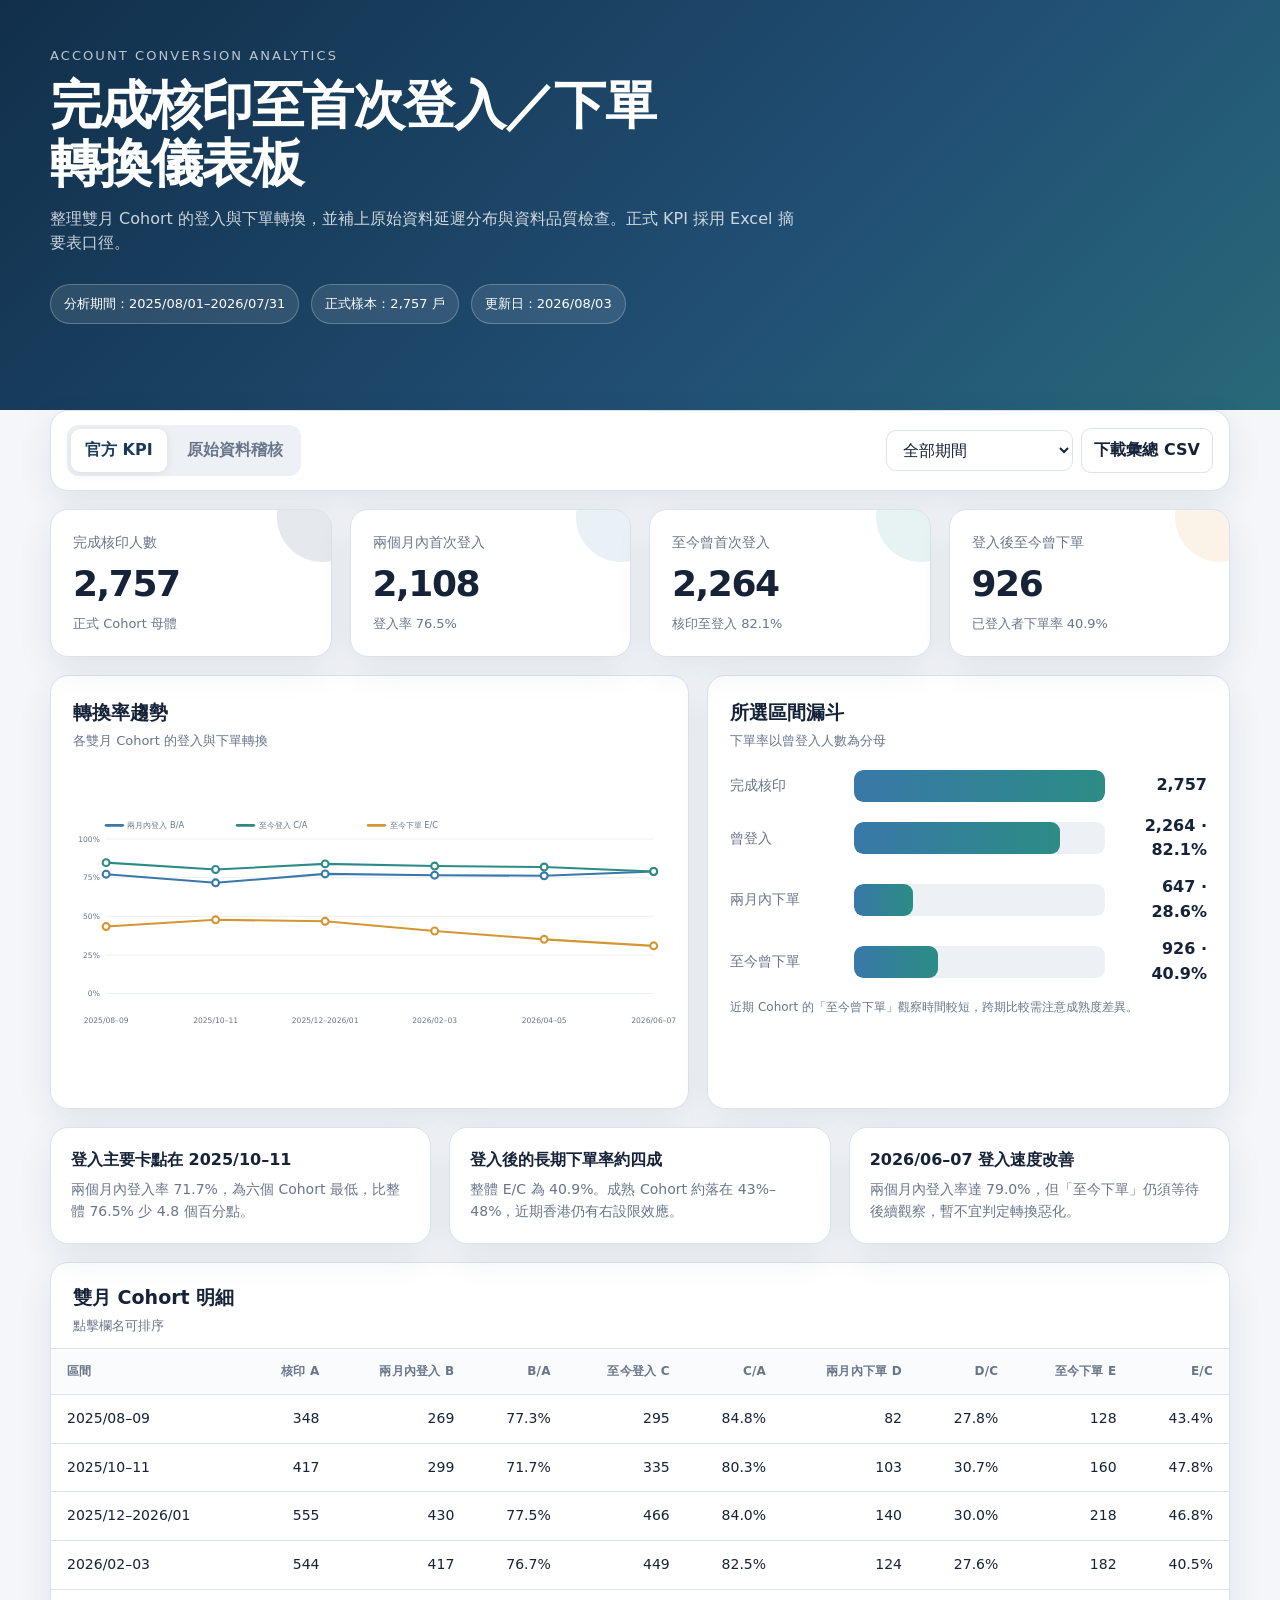
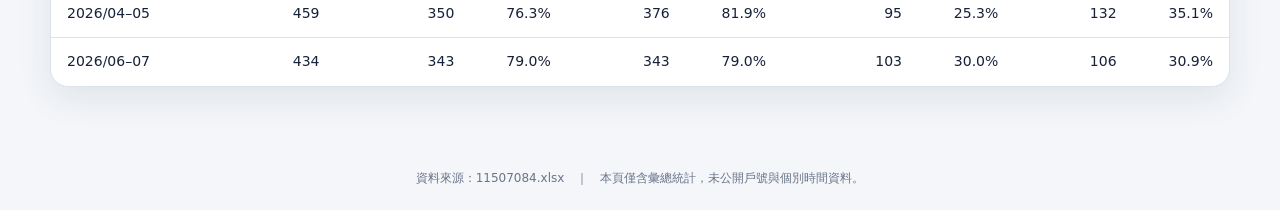
==== account-conversion-dashboard/index.html @ 26ea44a7 "Add account conversion dashboard" ====
<!doctype html>
<html lang="zh-Hant">
<head>
  <meta charset="utf-8">
  <meta name="viewport" content="width=device-width,initial-scale=1">
  <title>核印至登入／下單轉換儀表板</title>
  <meta name="description" content="完成核印至首次登入與首次下單的互動式轉換分析">
  <style>
    :root{
      --bg:#f4f6f9;--panel:#fff;--ink:#162238;--muted:#69758a;--line:#dce2ea;
      --navy:#183b5b;--blue:#3978a8;--teal:#2c8c85;--gold:#d49632;--red:#bd5b59;
      --shadow:0 12px 35px rgba(24,59,91,.09);--radius:18px;
    }
    *{box-sizing:border-box}
    html{scroll-behavior:smooth}
    body{margin:0;background:var(--bg);color:var(--ink);font-family:Inter,"Noto Sans TC","PingFang TC","Microsoft JhengHei",system-ui,sans-serif;line-height:1.55}
    button,select{font:inherit}
    .topbar{background:linear-gradient(135deg,#112f4a,#214f74 62%,#286978);color:white;padding:46px 0 86px}
    .wrap{width:min(1180px,calc(100% - 32px));margin:auto}
    .eyebrow{font-size:13px;letter-spacing:.16em;text-transform:uppercase;opacity:.72;margin-bottom:10px}
    h1{font-size:clamp(30px,5vw,52px);line-height:1.12;margin:0 0 14px;letter-spacing:-.03em}
    .subtitle{max-width:750px;margin:0;color:rgba(255,255,255,.78);font-size:16px}
    .scopebar{display:flex;gap:12px;flex-wrap:wrap;margin-top:28px;align-items:center}
    .pill{border:1px solid rgba(255,255,255,.24);background:rgba(255,255,255,.10);padding:9px 13px;border-radius:999px;font-size:13px}
    main{margin-top:-54px;padding-bottom:60px}
    .toolbar{display:flex;align-items:center;justify-content:space-between;gap:16px;background:var(--panel);border:1px solid var(--line);box-shadow:var(--shadow);border-radius:var(--radius);padding:14px 16px;margin-bottom:18px}
    .tabs{display:flex;gap:6px;background:#edf1f5;border-radius:12px;padding:4px}
    .tab{border:0;background:transparent;color:var(--muted);padding:9px 14px;border-radius:9px;cursor:pointer;font-weight:700}
    .tab.active{background:white;color:var(--navy);box-shadow:0 2px 10px rgba(24,59,91,.09)}
    .actions{display:flex;gap:8px;align-items:center;flex-wrap:wrap}
    select,.btn{border:1px solid var(--line);background:white;color:var(--ink);padding:9px 12px;border-radius:10px}
    .btn{cursor:pointer;font-weight:700}
    .btn:hover{border-color:#9eabb9}
    .grid{display:grid;gap:18px}
    .kpis{grid-template-columns:repeat(4,1fr)}
    .card{background:var(--panel);border:1px solid var(--line);border-radius:var(--radius);box-shadow:var(--shadow)}
    .kpi{padding:22px;min-height:145px;position:relative;overflow:hidden}
    .kpi:after{content:"";position:absolute;width:90px;height:90px;border-radius:50%;right:-36px;top:-38px;background:var(--tone,#3978a8);opacity:.11}
    .kpi-label{font-size:14px;color:var(--muted);margin-bottom:12px}
    .kpi-value{font-size:36px;font-weight:800;letter-spacing:-.04em;line-height:1}
    .kpi-note{font-size:13px;color:var(--muted);margin-top:12px}
    .two{grid-template-columns:1.1fr .9fr;margin-top:18px}
    .panel{padding:22px}
    .panel-head{display:flex;align-items:flex-start;justify-content:space-between;gap:16px;margin-bottom:14px}
    .panel h2{font-size:19px;margin:0}
    .panel-desc{font-size:13px;color:var(--muted);margin-top:4px}
    .chartbox{height:320px}.chartbox svg{width:100%;height:100%;display:block;overflow:visible}
    .chartbox.small{height:270px}
    .funnel{display:grid;gap:12px;margin-top:18px}
    .funnel-row{display:grid;grid-template-columns:112px 1fr 90px;gap:12px;align-items:center}
    .funnel-label{font-size:14px;color:var(--muted)}
    .track{height:32px;background:#edf1f5;border-radius:9px;overflow:hidden}
    .fill{height:100%;width:0;border-radius:9px;background:linear-gradient(90deg,var(--blue),var(--teal));transition:width .45s ease}
    .funnel-num{text-align:right;font-weight:800}
    .insights{margin-top:18px;grid-template-columns:repeat(3,1fr)}
    .insight{padding:20px}
    .insight strong{display:block;font-size:16px;margin-bottom:7px}
    .insight p{margin:0;color:var(--muted);font-size:14px}
    .table-card{margin-top:18px;overflow:hidden}
    .table-head{padding:20px 22px 12px;display:flex;justify-content:space-between;align-items:center;gap:12px}
    .table-scroll{overflow:auto}
    table{width:100%;border-collapse:collapse;min-width:900px}
    th,td{padding:13px 16px;border-top:1px solid var(--line);text-align:right;font-size:14px;white-space:nowrap}
    th{color:var(--muted);font-size:12px;letter-spacing:.02em;background:#fafbfc;cursor:pointer;user-select:none}
    th:first-child,td:first-child{text-align:left}
    tbody tr:hover{background:#f8fafc}
    .audit{display:none}
    .audit.active,.overview.active{display:block}
    .overview{display:none}
    .audit-kpis{grid-template-columns:repeat(4,1fr)}
    .audit .two{grid-template-columns:1fr 1fr}
    .warning{margin-top:18px;padding:18px 20px;border-radius:14px;border:1px solid #edcf9e;background:#fff9ef;color:#765419}
    .warning strong{display:block;margin-bottom:5px}
    .quality-list{display:grid;gap:10px;margin-top:10px}
    .quality-item{display:flex;justify-content:space-between;gap:18px;padding:11px 0;border-bottom:1px dashed var(--line)}
    .quality-item:last-child{border:0}
    .quality-item span:last-child{font-weight:800}
    .footnote{font-size:12px;color:var(--muted);margin-top:12px}
    footer{color:var(--muted);font-size:12px;text-align:center;padding:22px}
    @media(max-width:900px){
      .kpis,.audit-kpis{grid-template-columns:repeat(2,1fr)}
      .two,.audit .two,.insights{grid-template-columns:1fr}
      .toolbar{align-items:flex-start;flex-direction:column}
      .actions{width:100%}
      select{flex:1}
    }
    @media(max-width:560px){
      .topbar{padding-top:34px}
      .kpis,.audit-kpis{grid-template-columns:1fr}
      .kpi{min-height:122px}
      .funnel-row{grid-template-columns:88px 1fr 72px}
      .chartbox{height:280px}
      .tabs{width:100%}.tab{flex:1}
    }
  </style>
</head>
<body>
<header class="topbar">
  <div class="wrap">
    <div class="eyebrow">ACCOUNT CONVERSION ANALYTICS</div>
    <h1>完成核印至首次登入／下單<br>轉換儀表板</h1>
    <p class="subtitle">整理雙月 Cohort 的登入與下單轉換，並補上原始資料延遲分布與資料品質檢查。正式 KPI 採用 Excel 摘要表口徑。</p>
    <div class="scopebar">
      <span class="pill">分析期間：2025/08/01–2026/07/31</span>
      <span class="pill">正式樣本：2,757 戶</span>
      <span class="pill">更新日：2026/08/03</span>
    </div>
  </div>
</header>

<main class="wrap">
  <div class="toolbar">
    <div class="tabs">
      <button class="tab active" data-target="overview">官方 KPI</button>
      <button class="tab" data-target="audit">原始資料稽核</button>
    </div>
    <div class="actions">
      <select id="periodSelect" aria-label="選擇分析區間"></select>
      <button class="btn" id="downloadCsv">下載彙總 CSV</button>
    </div>
  </div>

  <section class="overview active" id="overview">
    <div class="grid kpis">
      <article class="card kpi" style="--tone:#183b5b"><div class="kpi-label">完成核印人數</div><div class="kpi-value" id="kpiA">–</div><div class="kpi-note" id="kpiANote">正式 Cohort 母體</div></article>
      <article class="card kpi" style="--tone:#3978a8"><div class="kpi-label">兩個月內首次登入</div><div class="kpi-value" id="kpiB">–</div><div class="kpi-note" id="kpiBNote">–</div></article>
      <article class="card kpi" style="--tone:#2c8c85"><div class="kpi-label">至今曾首次登入</div><div class="kpi-value" id="kpiC">–</div><div class="kpi-note" id="kpiCNote">–</div></article>
      <article class="card kpi" style="--tone:#d49632"><div class="kpi-label">登入後至今曾下單</div><div class="kpi-value" id="kpiE">–</div><div class="kpi-note" id="kpiENote">–</div></article>
    </div>

    <div class="grid two">
      <article class="card panel">
        <div class="panel-head"><div><h2>轉換率趨勢</h2><div class="panel-desc">各雙月 Cohort 的登入與下單轉換</div></div></div>
        <div class="chartbox" id="rateChart"></div>
      </article>
      <article class="card panel">
        <div class="panel-head"><div><h2>所選區間漏斗</h2><div class="panel-desc">下單率以曾登入人數為分母</div></div></div>
        <div class="funnel">
          <div class="funnel-row"><span class="funnel-label">完成核印</span><div class="track"><div class="fill" id="fA"></div></div><span class="funnel-num" id="fAText"></span></div>
          <div class="funnel-row"><span class="funnel-label">曾登入</span><div class="track"><div class="fill" id="fC"></div></div><span class="funnel-num" id="fCText"></span></div>
          <div class="funnel-row"><span class="funnel-label">兩月內下單</span><div class="track"><div class="fill" id="fD"></div></div><span class="funnel-num" id="fDText"></span></div>
          <div class="funnel-row"><span class="funnel-label">至今曾下單</span><div class="track"><div class="fill" id="fE"></div></div><span class="funnel-num" id="fEText"></span></div>
        </div>
        <p class="footnote">近期 Cohort 的「至今曾下單」觀察時間較短，跨期比較需注意成熟度差異。</p>
      </article>
    </div>

    <div class="grid insights">
      <article class="card insight"><strong>登入主要卡點在 2025/10–11</strong><p>兩個月內登入率 71.7%，為六個 Cohort 最低，比整體 76.5% 少 4.8 個百分點。</p></article>
      <article class="card insight"><strong>登入後的長期下單率約四成</strong><p>整體 E/C 為 40.9%。成熟 Cohort 約落在 43%–48%，近期香港仍有右設限效應。</p></article>
      <article class="card insight"><strong>2026/06–07 登入速度改善</strong><p>兩個月內登入率達 79.0%，但「至今下單」仍須等待後續觀察，暫不宜判定轉換惡化。</p></article>
    </div>

    <article class="card table-card">
      <div class="table-head"><div><h2 style="margin:0;font-size:19px">雙月 Cohort 明細</h2><div class="panel-desc">點擊欄名可排序</div></div></div>
      <div class="table-scroll">
        <table id="cohortTable">
          <thead><tr>
            <th data-key="period">區間</th><th data-key="A">核印 A</th><th data-key="B">兩月內登入 B</th><th data-key="B_rate">B/A</th>
            <th data-key="C">至今登入 C</th><th data-key="C_rate">C/A</th><th data-key="D">兩月內下單 D</th><th data-key="D_rate_C">D/C</th>
            <th data-key="E">至今下單 E</th><th data-key="E_rate_C">E/C</th>
          </tr></thead><tbody></tbody>
        </table>
      </div>
    </article>
  </section>

  <section class="audit" id="audit">
    <div class="grid audit-kpis">
      <article class="card kpi" style="--tone:#183b5b"><div class="kpi-label">原始資料筆數</div><div class="kpi-value" id="rawRows">–</div><div class="kpi-note">含 2025/06–07 的 184 筆前期資料</div></article>
      <article class="card kpi" style="--tone:#2c8c85"><div class="kpi-label">登入中位時間</div><div class="kpi-value" id="loginMedian">–</div><div class="kpi-note">核印至登入，排除負值</div></article>
      <article class="card kpi" style="--tone:#d49632"><div class="kpi-label">下單中位時間</div><div class="kpi-value" id="orderMedian">–</div><div class="kpi-note">核印至首次申購</div></article>
      <article class="card kpi" style="--tone:#bd5b59"><div class="kpi-label">異常時序筆數</div><div class="kpi-value" id="anomalyCount">–</div><div class="kpi-note">登入早於核印＋下單早於登入</div></article>
    </div>

    <div class="grid two">
      <article class="card panel">
        <div class="panel-head"><div><h2>核印至首次登入時間</h2><div class="panel-desc">72.4% 的有效登入發生在 3 日內</div></div></div>
        <div class="chartbox small" id="loginDelayChart"></div>
      </article>
      <article class="card panel">
        <div class="panel-head"><div><h2>核印至首次下單時間</h2><div class="panel-desc">中位數 14 日，約半數在兩週內完成</div></div></div>
        <div class="chartbox small" id="orderDelayChart"></div>
      </article>
    </div>

    <div class="grid two">
      <article class="card panel">
        <div class="panel-head"><div><h2>原始月度轉換</h2><div class="panel-desc">直接依 row-level 時間欄位重算，僅供趨勢稽核</div></div></div>
        <div class="chartbox" id="monthlyChart"></div>
      </article>
      <article class="card panel">
        <div class="panel-head"><div><h2>資料品質檢查</h2><div class="panel-desc">不公開戶號，僅呈現異常數量</div></div></div>
        <div class="quality-list">
          <div class="quality-item"><span>重複戶號</span><span id="qDup"></span></div>
          <div class="quality-item"><span>登入早於核印</span><span id="qLoginBefore"></span></div>
          <div class="quality-item"><span>下單早於登入</span><span id="qOrderBefore"></span></div>
          <div class="quality-item"><span>有下單、無登入紀錄</span><span id="qNoLogin"></span></div>
          <div class="quality-item"><span>摘要 C 與原始登入差異</span><span id="qLoginDiff"></span></div>
          <div class="quality-item"><span>摘要 E 與原始下單差異</span><span id="qOrderDiff"></span></div>
        </div>
      </article>
    </div>

    <div class="warning">
      <strong>口徑提醒</strong>
      摘要表的 C、E 與原始欄位「是否有時間」直接重算結果不完全一致，代表正式報表可能另含截止日、有效交易或帳戶狀態規則。網頁的主 KPI 保留摘要表數字，原始重算只用於稽核與找問題。
    </div>
  </section>
</main>
<footer>資料來源：11507084.xlsx　｜　本頁僅含彙總統計，未公開戶號與個別時間資料。</footer>

<script>
const DATA = {"official":[{"period":"2025/08–09","start":"2025-08-01","end":"2025-09-30","A":348,"B":269,"B_rate":0.7729885057471264,"C":295,"C_rate":0.8477011494252874,"D":82,"D_rate_C":0.27796610169491526,"E":128,"E_rate_C":0.43389830508474575},{"period":"2025/10–11","start":"2025-10-01","end":"2025-11-30","A":417,"B":299,"B_rate":0.7170263788968825,"C":335,"C_rate":0.8033573141486811,"D":103,"D_rate_C":0.3074626865671642,"E":160,"E_rate_C":0.47761194029850745},{"period":"2025/12–2026/01","start":"2025-12-01","end":"2026-01-31","A":555,"B":430,"B_rate":0.7747747747747747,"C":466,"C_rate":0.8396396396396396,"D":140,"D_rate_C":0.30042918454935624,"E":218,"E_rate_C":0.4678111587982833},{"period":"2026/02–03","start":"2026-02-01","end":"2026-03-31","A":544,"B":417,"B_rate":0.7665441176470589,"C":449,"C_rate":0.8253676470588235,"D":124,"D_rate_C":0.27616926503340755,"E":182,"E_rate_C":0.4053452115812918},{"period":"2026/04–05","start":"2026-04-01","end":"2026-05-31","A":459,"B":350,"B_rate":0.7625272331154684,"C":376,"C_rate":0.8191721132897604,"D":95,"D_rate_C":0.2526595744680851,"E":132,"E_rate_C":0.35106382978723405},{"period":"2026/06–07","start":"2026-06-01","end":"2026-07-31","A":434,"B":343,"B_rate":0.7903225806451613,"C":343,"C_rate":0.7903225806451613,"D":103,"D_rate_C":0.30029154518950435,"E":106,"E_rate_C":0.30903790087463556}],"officialTotals":{"A":2757,"B":2108,"C":2264,"D":647,"E":926},"monthly":[{"period":"2025/08","A":132,"login":116,"login_rate":0.8787878787878788,"order":67,"order_rate":0.5075757575757576,"order_given_login":0.5431034482758621},{"period":"2025/09","A":216,"login":179,"login_rate":0.8287037037037037,"order":81,"order_rate":0.375,"order_given_login":0.41899441340782123},{"period":"2025/10","A":157,"login":129,"login_rate":0.821656050955414,"order":75,"order_rate":0.47770700636942676,"order_given_login":0.5116279069767442},{"period":"2025/11","A":260,"login":206,"login_rate":0.7923076923076923,"order":115,"order_rate":0.4423076923076923,"order_given_login":0.4563106796116505},{"period":"2025/12","A":228,"login":193,"login_rate":0.8464912280701754,"order":110,"order_rate":0.4824561403508772,"order_given_login":0.5284974093264249},{"period":"2026/01","A":327,"login":274,"login_rate":0.8379204892966361,"order":136,"order_rate":0.41590214067278286,"order_given_login":0.45255474452554745},{"period":"2026/02","A":262,"login":219,"login_rate":0.8358778625954199,"order":116,"order_rate":0.44274809160305345,"order_given_login":0.4885844748858447},{"period":"2026/03","A":282,"login":230,"login_rate":0.8156028368794326,"order":91,"order_rate":0.32269503546099293,"order_given_login":0.3739130434782609},{"period":"2026/04","A":209,"login":173,"login_rate":0.8277511961722488,"order":73,"order_rate":0.3492822966507177,"order_given_login":0.3815028901734104},{"period":"2026/05","A":250,"login":203,"login_rate":0.812,"order":77,"order_rate":0.308,"order_given_login":0.3448275862068966},{"period":"2026/06","A":227,"login":191,"login_rate":0.8414096916299559,"order":73,"order_rate":0.32158590308370044,"order_given_login":0.3612565445026178},{"period":"2026/07","A":207,"login":153,"login_rate":0.7391304347826086,"order":35,"order_rate":0.16908212560386474,"order_given_login":0.22875816993464052}],"rawAudit":{"rawRows":2941,"officialScopeRows":2757,"excludedBeforeScope":184,"duplicateAccounts":0,"loginBeforeSeal":3,"orderBeforeLogin":80,"orderWithoutLogin":50,"rawEverLogin":2266,"rawEverOrder":1049,"summaryEverLogin":2264,"summaryEverOrder":926},"delayStats":{"login":{"n":2263,"median":1.3958333333333333,"p75":4.8590277777777775,"p90":10.933888888888887,"mean":6.089958634064909},"order":{"n":1049,"median":14.0,"p75":33.0,"p90":64.0,"mean":27.8093422306959},"afterlogin":{"n":919,"median":11.813194444444445,"p75":27.813541666666666,"p90":56.204305555555564,"mean":24.000195713940272}},"loginBuckets":[{"label":"當日","count":978},{"label":"1–3 日","count":661},{"label":"4–7 日","count":338},{"label":"8–14 日","count":123},{"label":"15–30 日","count":79},{"label":"31–60 日","count":50},{"label":"60 日以上","count":34}],"orderBuckets":[{"label":"0–7 日","count":349},{"label":"8–14 日","count":180},{"label":"15–30 日","count":229},{"label":"31–60 日","count":174},{"label":"61–90 日","count":60},{"label":"91–180 日","count":39},{"label":"180 日以上","count":18}],"meta":{"file":"11507084.xlsx","scope":"2025/08/01–2026/07/31","generated":"2026/08/03","privacy":"本頁僅包含彙總統計，未公開戶號與個別行為時間。"}};
const fmt = new Intl.NumberFormat('zh-TW');
const pc = v => `${(v*100).toFixed(1)}%`;
const n = v => fmt.format(Math.round(v));
let sortKey = 'period', sortAsc = true;

const colors = {navy:'#183b5b',blue:'#3978a8',teal:'#2c8c85',gold:'#d49632',red:'#bd5b59',grid:'#e4e8ee',text:'#69758a'};
const NS='http://www.w3.org/2000/svg';
const el=(tag,attrs={},text='')=>{const x=document.createElementNS(NS,tag);Object.entries(attrs).forEach(([k,v])=>x.setAttribute(k,v));if(text)x.textContent=text;return x};
const svgTitle=(node,text)=>node.appendChild(el('title',{},text));

function populateSelector(){
  const s=document.getElementById('periodSelect');
  s.innerHTML='<option value="all">全部期間</option>'+DATA.official.map((r,i)=>`<option value="${i}">${r.period}</option>`).join('');
  s.addEventListener('change',updateKpis);
}
function selectedRow(){
  const v=document.getElementById('periodSelect').value;
  if(v==='all'){
    const t=DATA.officialTotals;
    return {period:'全部期間',A:t.A,B:t.B,B_rate:t.B/t.A,C:t.C,C_rate:t.C/t.A,D:t.D,D_rate_C:t.D/t.C,E:t.E,E_rate_C:t.E/t.C};
  }
  return DATA.official[Number(v)];
}
function updateKpis(){
  const r=selectedRow();
  document.getElementById('kpiA').textContent=n(r.A);
  document.getElementById('kpiB').textContent=n(r.B);
  document.getElementById('kpiC').textContent=n(r.C);
  document.getElementById('kpiE').textContent=n(r.E);
  document.getElementById('kpiBNote').textContent=`登入率 ${pc(r.B_rate)}`;
  document.getElementById('kpiCNote').textContent=`核印至登入 ${pc(r.C_rate)}`;
  document.getElementById('kpiENote').textContent=`已登入者下單率 ${pc(r.E_rate_C)}`;
  const width=v=>`${Math.max(3,Math.min(100,v*100))}%`;
  fA.style.width='100%'; fC.style.width=width(r.C/r.A); fD.style.width=width(r.D/r.A); fE.style.width=width(r.E/r.A);
  fAText.textContent=n(r.A); fCText.textContent=`${n(r.C)} · ${pc(r.C/r.A)}`; fDText.textContent=`${n(r.D)} · ${pc(r.D/r.C)}`; fEText.textContent=`${n(r.E)} · ${pc(r.E/r.C)}`;
}
function lineChart(containerId,labels,series,yMax=100){
  const box=document.getElementById(containerId);box.innerHTML='';
  const W=860,H=320,m={l:48,r:18,t:34,b:62},iw=W-m.l-m.r,ih=H-m.t-m.b;
  const svg=el('svg',{viewBox:`0 0 ${W} ${H}`,role:'img','aria-label':'趨勢圖'});
  for(let i=0;i<=4;i++){
    const val=yMax*i/4,y=m.t+ih-(val/yMax)*ih;
    svg.appendChild(el('line',{x1:m.l,y1:y,x2:W-m.r,y2:y,stroke:colors.grid,'stroke-width':1}));
    svg.appendChild(el('text',{x:m.l-9,y:y+4,'text-anchor':'end','font-size':11,fill:colors.text},`${Math.round(val)}%`));
  }
  labels.forEach((lab,i)=>{
    const x=m.l+(labels.length===1?iw/2:i*iw/(labels.length-1));
    svg.appendChild(el('text',{x,y:H-20,'text-anchor':'middle','font-size':11,fill:colors.text},lab));
  });
  series.forEach((ser,si)=>{
    const pts=ser.data.map((v,i)=>[m.l+(labels.length===1?iw/2:i*iw/(labels.length-1)),m.t+ih-(v/yMax)*ih]);
    svg.appendChild(el('polyline',{points:pts.map(p=>p.join(',')).join(' '),fill:'none',stroke:ser.color,'stroke-width':3,'stroke-linejoin':'round','stroke-linecap':'round'}));
    pts.forEach((p,i)=>{
      const c=el('circle',{cx:p[0],cy:p[1],r:5,fill:'#fff',stroke:ser.color,'stroke-width':3});
      svgTitle(c,`${labels[i]}｜${ser.label}：${ser.data[i].toFixed(1)}%`);svg.appendChild(c);
    });
    const lx=m.l+si*190;
    svg.appendChild(el('line',{x1:lx,y1:14,x2:lx+24,y2:14,stroke:ser.color,'stroke-width':4,'stroke-linecap':'round'}));
    svg.appendChild(el('text',{x:lx+31,y:18,'font-size':12,fill:colors.text},ser.label));
  });
  box.appendChild(svg);
}
function barChart(containerId,labels,values,color){
  const box=document.getElementById(containerId);box.innerHTML='';
  const W=760,H=270,m={l:48,r:14,t:18,b:58},iw=W-m.l-m.r,ih=H-m.t-m.b,max=Math.max(...values)*1.12;
  const svg=el('svg',{viewBox:`0 0 ${W} ${H}`,role:'img','aria-label':'分布長條圖'});
  for(let i=0;i<=4;i++){
    const val=max*i/4,y=m.t+ih-(val/max)*ih;
    svg.appendChild(el('line',{x1:m.l,y1:y,x2:W-m.r,y2:y,stroke:colors.grid,'stroke-width':1}));
    svg.appendChild(el('text',{x:m.l-9,y:y+4,'text-anchor':'end','font-size':11,fill:colors.text},Math.round(val)));
  }
  const gap=10,bw=(iw-gap*(labels.length-1))/labels.length;
  labels.forEach((lab,i)=>{
    const h=(values[i]/max)*ih,x=m.l+i*(bw+gap),y=m.t+ih-h;
    const r=el('rect',{x,y,width:bw,height:h,rx:7,fill:color});
    svgTitle(r,`${lab}：${values[i]} 戶`);svg.appendChild(r);
    svg.appendChild(el('text',{x:x+bw/2,y:H-22,'text-anchor':'middle','font-size':11,fill:colors.text},lab));
  });
  box.appendChild(svg);
}
function buildCharts(){
  lineChart('rateChart',DATA.official.map(r=>r.period),[
    {label:'兩月內登入 B/A',data:DATA.official.map(r=>r.B_rate*100),color:colors.blue},
    {label:'至今登入 C/A',data:DATA.official.map(r=>r.C_rate*100),color:colors.teal},
    {label:'至今下單 E/C',data:DATA.official.map(r=>r.E_rate_C*100),color:colors.gold}
  ]);
  barChart('loginDelayChart',DATA.loginBuckets.map(x=>x.label),DATA.loginBuckets.map(x=>x.count),colors.blue);
  barChart('orderDelayChart',DATA.orderBuckets.map(x=>x.label),DATA.orderBuckets.map(x=>x.count),colors.gold);
  lineChart('monthlyChart',DATA.monthly.map(x=>x.period),[
    {label:'原始登入率',data:DATA.monthly.map(x=>x.login_rate*100),color:colors.teal},
    {label:'原始下單率',data:DATA.monthly.map(x=>x.order_rate*100),color:colors.gold}
  ]);
}
function renderTable(){
  const rows=[...DATA.official].sort((a,b)=>{
    const av=a[sortKey],bv=b[sortKey];
    if(typeof av==='string') return sortAsc?av.localeCompare(bv):bv.localeCompare(av);
    return sortAsc?av-bv:bv-av;
  });
  document.querySelector('#cohortTable tbody').innerHTML=rows.map(r=>`<tr>
    <td>${r.period}</td><td>${n(r.A)}</td><td>${n(r.B)}</td><td>${pc(r.B_rate)}</td><td>${n(r.C)}</td><td>${pc(r.C_rate)}</td>
    <td>${n(r.D)}</td><td>${pc(r.D_rate_C)}</td><td>${n(r.E)}</td><td>${pc(r.E_rate_C)}</td></tr>`).join('');
}
function bindTableSort(){
  document.querySelectorAll('#cohortTable th').forEach(th=>th.addEventListener('click',()=>{
    const k=th.dataset.key;if(sortKey===k)sortAsc=!sortAsc;else{sortKey=k;sortAsc=true}renderTable();
  }));
}
function populateAudit(){
  const a=DATA.rawAudit,d=DATA.delayStats;
  rawRows.textContent=n(a.rawRows);
  loginMedian.textContent=`${d.login.median.toFixed(1)} 日`;
  orderMedian.textContent=`${d.order.median.toFixed(0)} 日`;
  anomalyCount.textContent=n(a.loginBeforeSeal+a.orderBeforeLogin);
  qDup.textContent=n(a.duplicateAccounts);
  qLoginBefore.textContent=n(a.loginBeforeSeal);
  qOrderBefore.textContent=n(a.orderBeforeLogin);
  qNoLogin.textContent=n(a.orderWithoutLogin);
  qLoginDiff.textContent=`${a.rawEverLogin-a.summaryEverLogin>=0?'+':''}${n(a.rawEverLogin-a.summaryEverLogin)}`;
  qOrderDiff.textContent=`${a.rawEverOrder-a.summaryEverOrder>=0?'+':''}${n(a.rawEverOrder-a.summaryEverOrder)}`;
}
function bindTabs(){
  document.querySelectorAll('.tab').forEach(btn=>btn.addEventListener('click',()=>{
    document.querySelectorAll('.tab').forEach(x=>x.classList.remove('active'));
    btn.classList.add('active');
    document.querySelectorAll('.overview,.audit').forEach(x=>x.classList.remove('active'));
    document.getElementById(btn.dataset.target).classList.add('active');
  }));
}
function downloadCsv(){
  const h=['區間','完成核印A','兩月內登入B','B/A','至今登入C','C/A','兩月內下單D','D/C','至今下單E','E/C'];
  const rows=DATA.official.map(r=>[r.period,r.A,r.B,pc(r.B_rate),r.C,pc(r.C_rate),r.D,pc(r.D_rate_C),r.E,pc(r.E_rate_C)]);
  const csv='﻿'+[h,...rows].map(row=>row.join(',')).join('\n');
  const blob=new Blob([csv],{type:'text/csv;charset=utf-8'});const url=URL.createObjectURL(blob);
  const a=document.createElement('a');a.href=url;a.download='核印登入下單_雙月彙總.csv';a.click();URL.revokeObjectURL(url);
}
populateSelector(); buildCharts(); renderTable(); bindTableSort(); populateAudit(); bindTabs(); updateKpis();
document.getElementById('downloadCsv').addEventListener('click',downloadCsv);
</script>
</body>
</html>
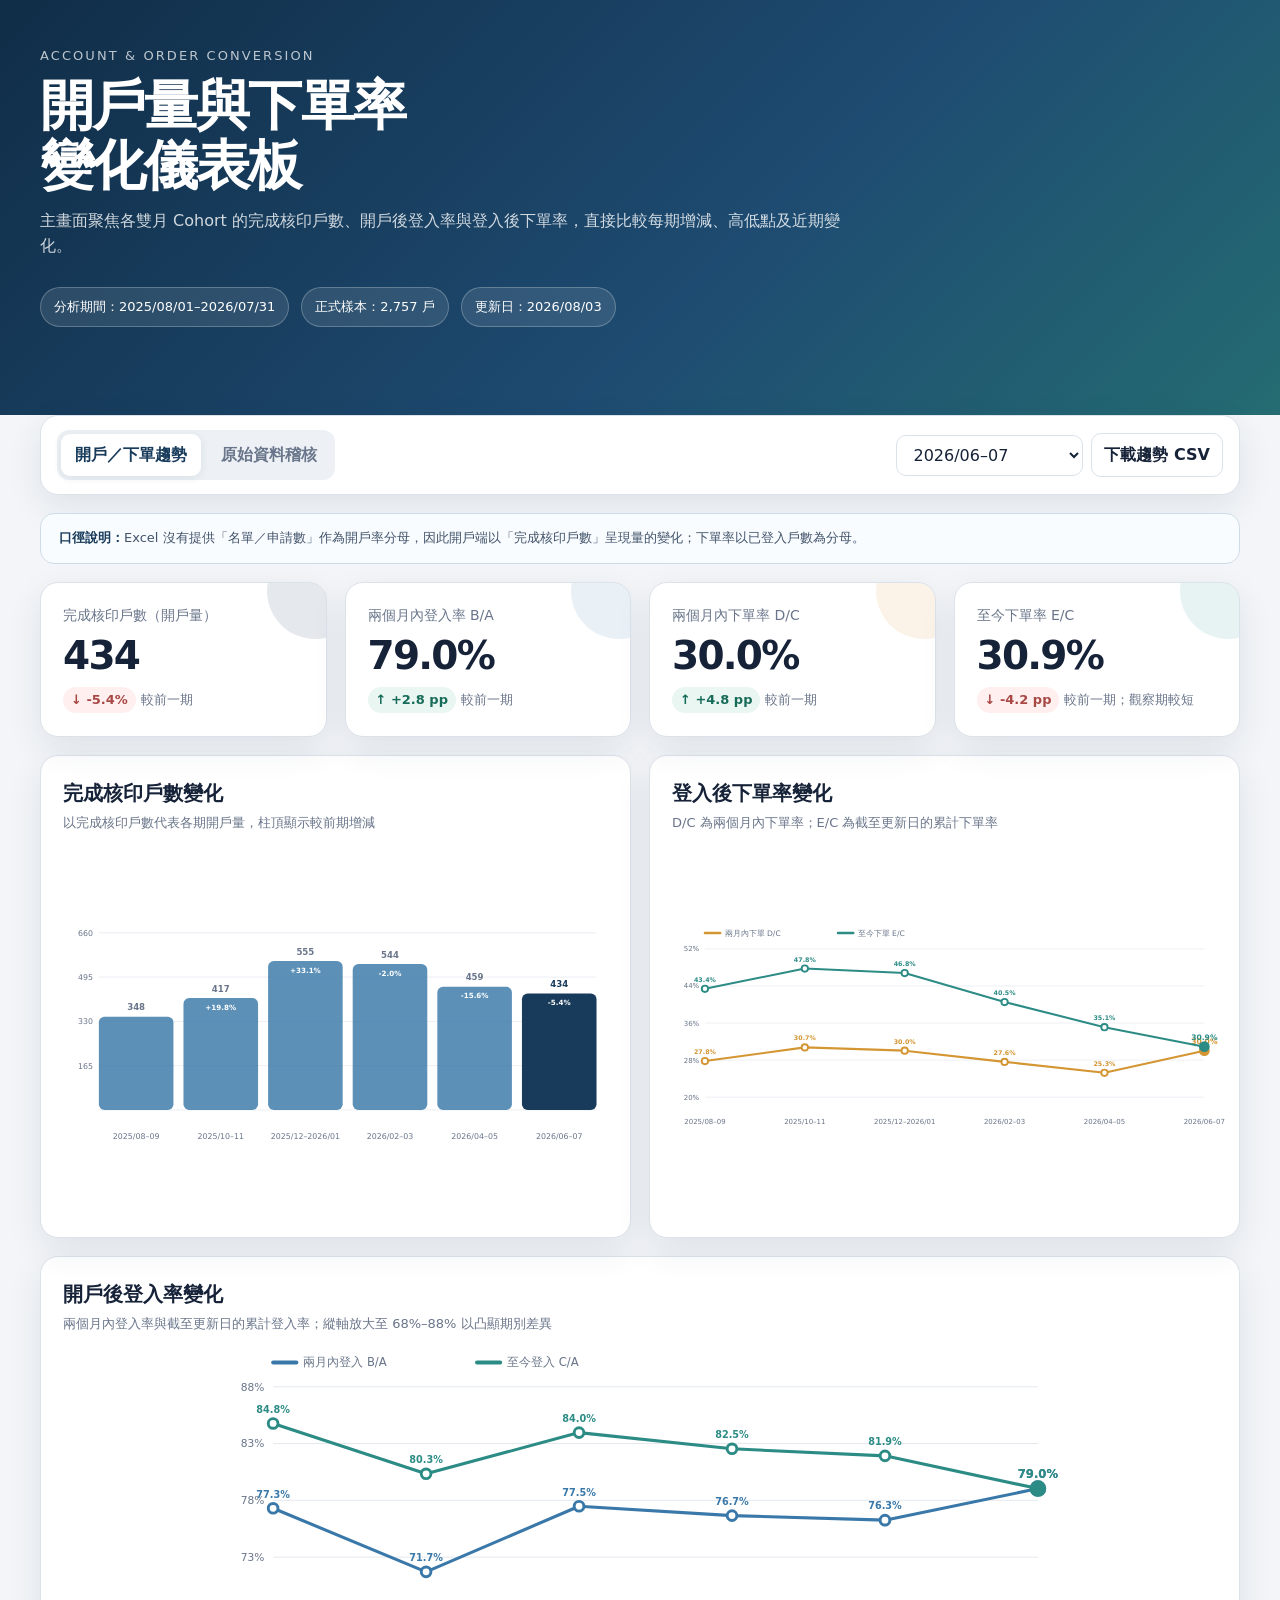
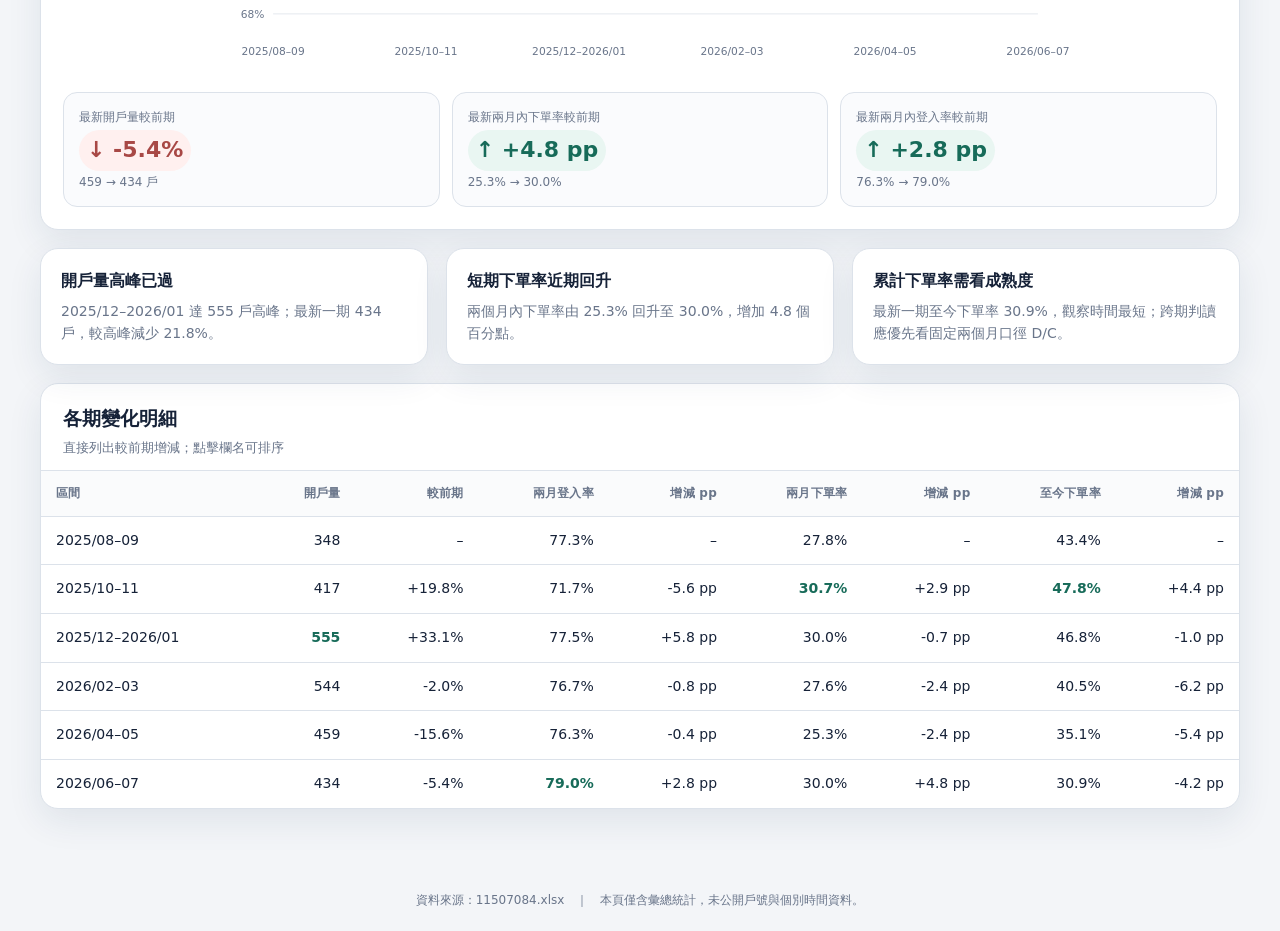
==== commit eb855778: "Refocus dashboard on account and order-rate trends" ====
--- a/account-conversion-dashboard/index.html
+++ b/account-conversion-dashboard/index.html
@@ -3,103 +3,16 @@
 <head>
   <meta charset="utf-8">
   <meta name="viewport" content="width=device-width,initial-scale=1">
-  <title>核印至登入／下單轉換儀表板</title>
-  <meta name="description" content="完成核印至首次登入與首次下單的互動式轉換分析">
-  <style>
-    :root{
-      --bg:#f4f6f9;--panel:#fff;--ink:#162238;--muted:#69758a;--line:#dce2ea;
-      --navy:#183b5b;--blue:#3978a8;--teal:#2c8c85;--gold:#d49632;--red:#bd5b59;
-      --shadow:0 12px 35px rgba(24,59,91,.09);--radius:18px;
-    }
-    *{box-sizing:border-box}
-    html{scroll-behavior:smooth}
-    body{margin:0;background:var(--bg);color:var(--ink);font-family:Inter,"Noto Sans TC","PingFang TC","Microsoft JhengHei",system-ui,sans-serif;line-height:1.55}
-    button,select{font:inherit}
-    .topbar{background:linear-gradient(135deg,#112f4a,#214f74 62%,#286978);color:white;padding:46px 0 86px}
-    .wrap{width:min(1180px,calc(100% - 32px));margin:auto}
-    .eyebrow{font-size:13px;letter-spacing:.16em;text-transform:uppercase;opacity:.72;margin-bottom:10px}
-    h1{font-size:clamp(30px,5vw,52px);line-height:1.12;margin:0 0 14px;letter-spacing:-.03em}
-    .subtitle{max-width:750px;margin:0;color:rgba(255,255,255,.78);font-size:16px}
-    .scopebar{display:flex;gap:12px;flex-wrap:wrap;margin-top:28px;align-items:center}
-    .pill{border:1px solid rgba(255,255,255,.24);background:rgba(255,255,255,.10);padding:9px 13px;border-radius:999px;font-size:13px}
-    main{margin-top:-54px;padding-bottom:60px}
-    .toolbar{display:flex;align-items:center;justify-content:space-between;gap:16px;background:var(--panel);border:1px solid var(--line);box-shadow:var(--shadow);border-radius:var(--radius);padding:14px 16px;margin-bottom:18px}
-    .tabs{display:flex;gap:6px;background:#edf1f5;border-radius:12px;padding:4px}
-    .tab{border:0;background:transparent;color:var(--muted);padding:9px 14px;border-radius:9px;cursor:pointer;font-weight:700}
-    .tab.active{background:white;color:var(--navy);box-shadow:0 2px 10px rgba(24,59,91,.09)}
-    .actions{display:flex;gap:8px;align-items:center;flex-wrap:wrap}
-    select,.btn{border:1px solid var(--line);background:white;color:var(--ink);padding:9px 12px;border-radius:10px}
-    .btn{cursor:pointer;font-weight:700}
-    .btn:hover{border-color:#9eabb9}
-    .grid{display:grid;gap:18px}
-    .kpis{grid-template-columns:repeat(4,1fr)}
-    .card{background:var(--panel);border:1px solid var(--line);border-radius:var(--radius);box-shadow:var(--shadow)}
-    .kpi{padding:22px;min-height:145px;position:relative;overflow:hidden}
-    .kpi:after{content:"";position:absolute;width:90px;height:90px;border-radius:50%;right:-36px;top:-38px;background:var(--tone,#3978a8);opacity:.11}
-    .kpi-label{font-size:14px;color:var(--muted);margin-bottom:12px}
-    .kpi-value{font-size:36px;font-weight:800;letter-spacing:-.04em;line-height:1}
-    .kpi-note{font-size:13px;color:var(--muted);margin-top:12px}
-    .two{grid-template-columns:1.1fr .9fr;margin-top:18px}
-    .panel{padding:22px}
-    .panel-head{display:flex;align-items:flex-start;justify-content:space-between;gap:16px;margin-bottom:14px}
-    .panel h2{font-size:19px;margin:0}
-    .panel-desc{font-size:13px;color:var(--muted);margin-top:4px}
-    .chartbox{height:320px}.chartbox svg{width:100%;height:100%;display:block;overflow:visible}
-    .chartbox.small{height:270px}
-    .funnel{display:grid;gap:12px;margin-top:18px}
-    .funnel-row{display:grid;grid-template-columns:112px 1fr 90px;gap:12px;align-items:center}
-    .funnel-label{font-size:14px;color:var(--muted)}
-    .track{height:32px;background:#edf1f5;border-radius:9px;overflow:hidden}
-    .fill{height:100%;width:0;border-radius:9px;background:linear-gradient(90deg,var(--blue),var(--teal));transition:width .45s ease}
-    .funnel-num{text-align:right;font-weight:800}
-    .insights{margin-top:18px;grid-template-columns:repeat(3,1fr)}
-    .insight{padding:20px}
-    .insight strong{display:block;font-size:16px;margin-bottom:7px}
-    .insight p{margin:0;color:var(--muted);font-size:14px}
-    .table-card{margin-top:18px;overflow:hidden}
-    .table-head{padding:20px 22px 12px;display:flex;justify-content:space-between;align-items:center;gap:12px}
-    .table-scroll{overflow:auto}
-    table{width:100%;border-collapse:collapse;min-width:900px}
-    th,td{padding:13px 16px;border-top:1px solid var(--line);text-align:right;font-size:14px;white-space:nowrap}
-    th{color:var(--muted);font-size:12px;letter-spacing:.02em;background:#fafbfc;cursor:pointer;user-select:none}
-    th:first-child,td:first-child{text-align:left}
-    tbody tr:hover{background:#f8fafc}
-    .audit{display:none}
-    .audit.active,.overview.active{display:block}
-    .overview{display:none}
-    .audit-kpis{grid-template-columns:repeat(4,1fr)}
-    .audit .two{grid-template-columns:1fr 1fr}
-    .warning{margin-top:18px;padding:18px 20px;border-radius:14px;border:1px solid #edcf9e;background:#fff9ef;color:#765419}
-    .warning strong{display:block;margin-bottom:5px}
-    .quality-list{display:grid;gap:10px;margin-top:10px}
-    .quality-item{display:flex;justify-content:space-between;gap:18px;padding:11px 0;border-bottom:1px dashed var(--line)}
-    .quality-item:last-child{border:0}
-    .quality-item span:last-child{font-weight:800}
-    .footnote{font-size:12px;color:var(--muted);margin-top:12px}
-    footer{color:var(--muted);font-size:12px;text-align:center;padding:22px}
-    @media(max-width:900px){
-      .kpis,.audit-kpis{grid-template-columns:repeat(2,1fr)}
-      .two,.audit .two,.insights{grid-template-columns:1fr}
-      .toolbar{align-items:flex-start;flex-direction:column}
-      .actions{width:100%}
-      select{flex:1}
-    }
-    @media(max-width:560px){
-      .topbar{padding-top:34px}
-      .kpis,.audit-kpis{grid-template-columns:1fr}
-      .kpi{min-height:122px}
-      .funnel-row{grid-template-columns:88px 1fr 72px}
-      .chartbox{height:280px}
-      .tabs{width:100%}.tab{flex:1}
-    }
-  </style>
+  <title>開戶與下單率變化儀表板</title>
+  <meta name="description" content="完成核印戶數、開戶後登入率與下單率的互動式趨勢分析">
+  <link rel="stylesheet" href="style.css">
 </head>
 <body>
 <header class="topbar">
   <div class="wrap">
-    <div class="eyebrow">ACCOUNT CONVERSION ANALYTICS</div>
-    <h1>完成核印至首次登入／下單<br>轉換儀表板</h1>
-    <p class="subtitle">整理雙月 Cohort 的登入與下單轉換，並補上原始資料延遲分布與資料品質檢查。正式 KPI 採用 Excel 摘要表口徑。</p>
+    <div class="eyebrow">ACCOUNT & ORDER CONVERSION</div>
+    <h1>開戶量與下單率<br>變化儀表板</h1>
+    <p class="subtitle">主畫面聚焦各雙月 Cohort 的完成核印戶數、開戶後登入率與登入後下單率，直接比較每期增減、高低點及近期變化。</p>
     <div class="scopebar">
       <span class="pill">分析期間：2025/08/01–2026/07/31</span>
       <span class="pill">正式樣本：2,757 戶</span>
@@ -107,61 +20,53 @@
     </div>
   </div>
 </header>
-
 <main class="wrap">
   <div class="toolbar">
-    <div class="tabs">
-      <button class="tab active" data-target="overview">官方 KPI</button>
-      <button class="tab" data-target="audit">原始資料稽核</button>
-    </div>
-    <div class="actions">
-      <select id="periodSelect" aria-label="選擇分析區間"></select>
-      <button class="btn" id="downloadCsv">下載彙總 CSV</button>
-    </div>
+    <div class="tabs"><button class="tab active" data-target="overview">開戶／下單趨勢</button><button class="tab" data-target="audit">原始資料稽核</button></div>
+    <div class="actions"><select id="periodSelect" aria-label="選擇分析區間"></select><button class="btn" id="downloadCsv">下載趨勢 CSV</button></div>
   </div>
 
   <section class="overview active" id="overview">
+    <div class="focus-note"><strong>口徑說明：</strong>Excel 沒有提供「名單／申請數」作為開戶率分母，因此開戶端以「完成核印戶數」呈現量的變化；下單率以已登入戶數為分母。</div>
     <div class="grid kpis">
-      <article class="card kpi" style="--tone:#183b5b"><div class="kpi-label">完成核印人數</div><div class="kpi-value" id="kpiA">–</div><div class="kpi-note" id="kpiANote">正式 Cohort 母體</div></article>
-      <article class="card kpi" style="--tone:#3978a8"><div class="kpi-label">兩個月內首次登入</div><div class="kpi-value" id="kpiB">–</div><div class="kpi-note" id="kpiBNote">–</div></article>
-      <article class="card kpi" style="--tone:#2c8c85"><div class="kpi-label">至今曾首次登入</div><div class="kpi-value" id="kpiC">–</div><div class="kpi-note" id="kpiCNote">–</div></article>
-      <article class="card kpi" style="--tone:#d49632"><div class="kpi-label">登入後至今曾下單</div><div class="kpi-value" id="kpiE">–</div><div class="kpi-note" id="kpiENote">–</div></article>
+      <article class="card kpi" style="--tone:#183b5b"><div class="kpi-label">完成核印戶數（開戶量）</div><div class="kpi-value" id="kpiA">–</div><div class="kpi-note" id="kpiANote">–</div></article>
+      <article class="card kpi" style="--tone:#3978a8"><div class="kpi-label">兩個月內登入率 B/A</div><div class="kpi-value" id="kpiBRate">–</div><div class="kpi-note" id="kpiBNote">–</div></article>
+      <article class="card kpi" style="--tone:#d49632"><div class="kpi-label">兩個月內下單率 D/C</div><div class="kpi-value" id="kpiDRate">–</div><div class="kpi-note" id="kpiDNote">–</div></article>
+      <article class="card kpi" style="--tone:#2c8c85"><div class="kpi-label">至今下單率 E/C</div><div class="kpi-value" id="kpiERate">–</div><div class="kpi-note" id="kpiENote">–</div></article>
     </div>
 
     <div class="grid two">
       <article class="card panel">
-        <div class="panel-head"><div><h2>轉換率趨勢</h2><div class="panel-desc">各雙月 Cohort 的登入與下單轉換</div></div></div>
-        <div class="chartbox" id="rateChart"></div>
+        <div class="panel-head"><div><h2>完成核印戶數變化</h2><div class="panel-desc">以完成核印戶數代表各期開戶量，柱頂顯示較前期增減</div></div></div>
+        <div class="chartbox large" id="accountChart"></div>
       </article>
       <article class="card panel">
-        <div class="panel-head"><div><h2>所選區間漏斗</h2><div class="panel-desc">下單率以曾登入人數為分母</div></div></div>
-        <div class="funnel">
-          <div class="funnel-row"><span class="funnel-label">完成核印</span><div class="track"><div class="fill" id="fA"></div></div><span class="funnel-num" id="fAText"></span></div>
-          <div class="funnel-row"><span class="funnel-label">曾登入</span><div class="track"><div class="fill" id="fC"></div></div><span class="funnel-num" id="fCText"></span></div>
-          <div class="funnel-row"><span class="funnel-label">兩月內下單</span><div class="track"><div class="fill" id="fD"></div></div><span class="funnel-num" id="fDText"></span></div>
-          <div class="funnel-row"><span class="funnel-label">至今曾下單</span><div class="track"><div class="fill" id="fE"></div></div><span class="funnel-num" id="fEText"></span></div>
-        </div>
-        <p class="footnote">近期 Cohort 的「至今曾下單」觀察時間較短，跨期比較需注意成熟度差異。</p>
+        <div class="panel-head"><div><h2>登入後下單率變化</h2><div class="panel-desc">D/C 為兩個月內下單率；E/C 為截至更新日的累計下單率</div></div></div>
+        <div class="chartbox large" id="orderRateChart"></div>
       </article>
     </div>
 
+    <article class="card panel wide">
+      <div class="panel-head"><div><h2>開戶後登入率變化</h2><div class="panel-desc">兩個月內登入率與截至更新日的累計登入率；縱軸放大至 68%–88% 以凸顯期別差異</div></div></div>
+      <div class="chartbox" id="loginRateChart"></div>
+      <div class="change-strip">
+        <div class="change-item"><div class="label">最新開戶量較前期</div><div class="value" id="latestAccountChange">–</div><div class="sub" id="latestAccountSub">–</div></div>
+        <div class="change-item"><div class="label">最新兩月內下單率較前期</div><div class="value" id="latestOrderChange">–</div><div class="sub" id="latestOrderSub">–</div></div>
+        <div class="change-item"><div class="label">最新兩月內登入率較前期</div><div class="value" id="latestLoginChange">–</div><div class="sub" id="latestLoginSub">–</div></div>
+      </div>
+    </article>
+
     <div class="grid insights">
-      <article class="card insight"><strong>登入主要卡點在 2025/10–11</strong><p>兩個月內登入率 71.7%，為六個 Cohort 最低，比整體 76.5% 少 4.8 個百分點。</p></article>
-      <article class="card insight"><strong>登入後的長期下單率約四成</strong><p>整體 E/C 為 40.9%。成熟 Cohort 約落在 43%–48%，近期香港仍有右設限效應。</p></article>
-      <article class="card insight"><strong>2026/06–07 登入速度改善</strong><p>兩個月內登入率達 79.0%，但「至今下單」仍須等待後續觀察，暫不宜判定轉換惡化。</p></article>
+      <article class="card insight"><strong>開戶量高峰已過</strong><p id="insightAccount">–</p></article>
+      <article class="card insight"><strong>短期下單率近期回升</strong><p id="insightOrder">–</p></article>
+      <article class="card insight"><strong>累計下單率需看成熟度</strong><p id="insightMaturity">–</p></article>
     </div>
 
     <article class="card table-card">
-      <div class="table-head"><div><h2 style="margin:0;font-size:19px">雙月 Cohort 明細</h2><div class="panel-desc">點擊欄名可排序</div></div></div>
-      <div class="table-scroll">
-        <table id="cohortTable">
-          <thead><tr>
-            <th data-key="period">區間</th><th data-key="A">核印 A</th><th data-key="B">兩月內登入 B</th><th data-key="B_rate">B/A</th>
-            <th data-key="C">至今登入 C</th><th data-key="C_rate">C/A</th><th data-key="D">兩月內下單 D</th><th data-key="D_rate_C">D/C</th>
-            <th data-key="E">至今下單 E</th><th data-key="E_rate_C">E/C</th>
-          </tr></thead><tbody></tbody>
-        </table>
-      </div>
+      <div class="table-head"><div><h2 style="margin:0;font-size:19px">各期變化明細</h2><div class="panel-desc">直接列出較前期增減；點擊欄名可排序</div></div></div>
+      <div class="table-scroll"><table id="cohortTable"><thead><tr>
+        <th data-key="period">區間</th><th data-key="A">開戶量</th><th data-key="A_delta">較前期</th><th data-key="B_rate">兩月登入率</th><th data-key="B_delta">增減 pp</th><th data-key="D_rate_C">兩月下單率</th><th data-key="D_delta">增減 pp</th><th data-key="E_rate_C">至今下單率</th><th data-key="E_delta">增減 pp</th>
+      </tr></thead><tbody></tbody></table></div>
     </article>
   </section>
 
@@ -172,184 +77,21 @@
       <article class="card kpi" style="--tone:#d49632"><div class="kpi-label">下單中位時間</div><div class="kpi-value" id="orderMedian">–</div><div class="kpi-note">核印至首次申購</div></article>
       <article class="card kpi" style="--tone:#bd5b59"><div class="kpi-label">異常時序筆數</div><div class="kpi-value" id="anomalyCount">–</div><div class="kpi-note">登入早於核印＋下單早於登入</div></article>
     </div>
-
     <div class="grid two">
-      <article class="card panel">
-        <div class="panel-head"><div><h2>核印至首次登入時間</h2><div class="panel-desc">72.4% 的有效登入發生在 3 日內</div></div></div>
-        <div class="chartbox small" id="loginDelayChart"></div>
-      </article>
-      <article class="card panel">
-        <div class="panel-head"><div><h2>核印至首次下單時間</h2><div class="panel-desc">中位數 14 日，約半數在兩週內完成</div></div></div>
-        <div class="chartbox small" id="orderDelayChart"></div>
-      </article>
+      <article class="card panel"><div class="panel-head"><div><h2>核印至首次登入時間</h2><div class="panel-desc">72.4% 的有效登入發生在 3 日內</div></div></div><div class="chartbox small" id="loginDelayChart"></div></article>
+      <article class="card panel"><div class="panel-head"><div><h2>核印至首次下單時間</h2><div class="panel-desc">中位數 14 日，約半數在兩週內完成</div></div></div><div class="chartbox small" id="orderDelayChart"></div></article>
     </div>
-
     <div class="grid two">
-      <article class="card panel">
-        <div class="panel-head"><div><h2>原始月度轉換</h2><div class="panel-desc">直接依 row-level 時間欄位重算，僅供趨勢稽核</div></div></div>
-        <div class="chartbox" id="monthlyChart"></div>
-      </article>
-      <article class="card panel">
-        <div class="panel-head"><div><h2>資料品質檢查</h2><div class="panel-desc">不公開戶號，僅呈現異常數量</div></div></div>
-        <div class="quality-list">
-          <div class="quality-item"><span>重複戶號</span><span id="qDup"></span></div>
-          <div class="quality-item"><span>登入早於核印</span><span id="qLoginBefore"></span></div>
-          <div class="quality-item"><span>下單早於登入</span><span id="qOrderBefore"></span></div>
-          <div class="quality-item"><span>有下單、無登入紀錄</span><span id="qNoLogin"></span></div>
-          <div class="quality-item"><span>摘要 C 與原始登入差異</span><span id="qLoginDiff"></span></div>
-          <div class="quality-item"><span>摘要 E 與原始下單差異</span><span id="qOrderDiff"></span></div>
-        </div>
-      </article>
+      <article class="card panel"><div class="panel-head"><div><h2>原始月度轉換</h2><div class="panel-desc">直接依 row-level 時間欄位重算，僅供趨勢稽核</div></div></div><div class="chartbox" id="monthlyChart"></div></article>
+      <article class="card panel"><div class="panel-head"><div><h2>資料品質檢查</h2><div class="panel-desc">不公開戶號，僅呈現異常數量</div></div></div><div class="quality-list">
+        <div class="quality-item"><span>重複戶號</span><span id="qDup"></span></div><div class="quality-item"><span>登入早於核印</span><span id="qLoginBefore"></span></div><div class="quality-item"><span>下單早於登入</span><span id="qOrderBefore"></span></div><div class="quality-item"><span>有下單、無登入紀錄</span><span id="qNoLogin"></span></div><div class="quality-item"><span>摘要 C 與原始登入差異</span><span id="qLoginDiff"></span></div><div class="quality-item"><span>摘要 E 與原始下單差異</span><span id="qOrderDiff"></span></div>
+      </div></article>
     </div>
-
-    <div class="warning">
-      <strong>口徑提醒</strong>
-      摘要表的 C、E 與原始欄位「是否有時間」直接重算結果不完全一致，代表正式報表可能另含截止日、有效交易或帳戶狀態規則。網頁的主 KPI 保留摘要表數字，原始重算只用於稽核與找問題。
-    </div>
+    <div class="warning"><strong>口徑提醒</strong>摘要表的 C、E 與原始時間欄位直接重算結果不完全一致，正式 KPI 保留摘要表數字，原始重算只用於稽核與找問題。</div>
   </section>
 </main>
 <footer>資料來源：11507084.xlsx　｜　本頁僅含彙總統計，未公開戶號與個別時間資料。</footer>
-
-<script>
-const DATA = {"official":[{"period":"2025/08–09","start":"2025-08-01","end":"2025-09-30","A":348,"B":269,"B_rate":0.7729885057471264,"C":295,"C_rate":0.8477011494252874,"D":82,"D_rate_C":0.27796610169491526,"E":128,"E_rate_C":0.43389830508474575},{"period":"2025/10–11","start":"2025-10-01","end":"2025-11-30","A":417,"B":299,"B_rate":0.7170263788968825,"C":335,"C_rate":0.8033573141486811,"D":103,"D_rate_C":0.3074626865671642,"E":160,"E_rate_C":0.47761194029850745},{"period":"2025/12–2026/01","start":"2025-12-01","end":"2026-01-31","A":555,"B":430,"B_rate":0.7747747747747747,"C":466,"C_rate":0.8396396396396396,"D":140,"D_rate_C":0.30042918454935624,"E":218,"E_rate_C":0.4678111587982833},{"period":"2026/02–03","start":"2026-02-01","end":"2026-03-31","A":544,"B":417,"B_rate":0.7665441176470589,"C":449,"C_rate":0.8253676470588235,"D":124,"D_rate_C":0.27616926503340755,"E":182,"E_rate_C":0.4053452115812918},{"period":"2026/04–05","start":"2026-04-01","end":"2026-05-31","A":459,"B":350,"B_rate":0.7625272331154684,"C":376,"C_rate":0.8191721132897604,"D":95,"D_rate_C":0.2526595744680851,"E":132,"E_rate_C":0.35106382978723405},{"period":"2026/06–07","start":"2026-06-01","end":"2026-07-31","A":434,"B":343,"B_rate":0.7903225806451613,"C":343,"C_rate":0.7903225806451613,"D":103,"D_rate_C":0.30029154518950435,"E":106,"E_rate_C":0.30903790087463556}],"officialTotals":{"A":2757,"B":2108,"C":2264,"D":647,"E":926},"monthly":[{"period":"2025/08","A":132,"login":116,"login_rate":0.8787878787878788,"order":67,"order_rate":0.5075757575757576,"order_given_login":0.5431034482758621},{"period":"2025/09","A":216,"login":179,"login_rate":0.8287037037037037,"order":81,"order_rate":0.375,"order_given_login":0.41899441340782123},{"period":"2025/10","A":157,"login":129,"login_rate":0.821656050955414,"order":75,"order_rate":0.47770700636942676,"order_given_login":0.5116279069767442},{"period":"2025/11","A":260,"login":206,"login_rate":0.7923076923076923,"order":115,"order_rate":0.4423076923076923,"order_given_login":0.4563106796116505},{"period":"2025/12","A":228,"login":193,"login_rate":0.8464912280701754,"order":110,"order_rate":0.4824561403508772,"order_given_login":0.5284974093264249},{"period":"2026/01","A":327,"login":274,"login_rate":0.8379204892966361,"order":136,"order_rate":0.41590214067278286,"order_given_login":0.45255474452554745},{"period":"2026/02","A":262,"login":219,"login_rate":0.8358778625954199,"order":116,"order_rate":0.44274809160305345,"order_given_login":0.4885844748858447},{"period":"2026/03","A":282,"login":230,"login_rate":0.8156028368794326,"order":91,"order_rate":0.32269503546099293,"order_given_login":0.3739130434782609},{"period":"2026/04","A":209,"login":173,"login_rate":0.8277511961722488,"order":73,"order_rate":0.3492822966507177,"order_given_login":0.3815028901734104},{"period":"2026/05","A":250,"login":203,"login_rate":0.812,"order":77,"order_rate":0.308,"order_given_login":0.3448275862068966},{"period":"2026/06","A":227,"login":191,"login_rate":0.8414096916299559,"order":73,"order_rate":0.32158590308370044,"order_given_login":0.3612565445026178},{"period":"2026/07","A":207,"login":153,"login_rate":0.7391304347826086,"order":35,"order_rate":0.16908212560386474,"order_given_login":0.22875816993464052}],"rawAudit":{"rawRows":2941,"officialScopeRows":2757,"excludedBeforeScope":184,"duplicateAccounts":0,"loginBeforeSeal":3,"orderBeforeLogin":80,"orderWithoutLogin":50,"rawEverLogin":2266,"rawEverOrder":1049,"summaryEverLogin":2264,"summaryEverOrder":926},"delayStats":{"login":{"n":2263,"median":1.3958333333333333,"p75":4.8590277777777775,"p90":10.933888888888887,"mean":6.089958634064909},"order":{"n":1049,"median":14.0,"p75":33.0,"p90":64.0,"mean":27.8093422306959},"afterlogin":{"n":919,"median":11.813194444444445,"p75":27.813541666666666,"p90":56.204305555555564,"mean":24.000195713940272}},"loginBuckets":[{"label":"當日","count":978},{"label":"1–3 日","count":661},{"label":"4–7 日","count":338},{"label":"8–14 日","count":123},{"label":"15–30 日","count":79},{"label":"31–60 日","count":50},{"label":"60 日以上","count":34}],"orderBuckets":[{"label":"0–7 日","count":349},{"label":"8–14 日","count":180},{"label":"15–30 日","count":229},{"label":"31–60 日","count":174},{"label":"61–90 日","count":60},{"label":"91–180 日","count":39},{"label":"180 日以上","count":18}],"meta":{"file":"11507084.xlsx","scope":"2025/08/01–2026/07/31","generated":"2026/08/03","privacy":"本頁僅包含彙總統計，未公開戶號與個別行為時間。"}};
-const fmt = new Intl.NumberFormat('zh-TW');
-const pc = v => `${(v*100).toFixed(1)}%`;
-const n = v => fmt.format(Math.round(v));
-let sortKey = 'period', sortAsc = true;
-
-const colors = {navy:'#183b5b',blue:'#3978a8',teal:'#2c8c85',gold:'#d49632',red:'#bd5b59',grid:'#e4e8ee',text:'#69758a'};
-const NS='http://www.w3.org/2000/svg';
-const el=(tag,attrs={},text='')=>{const x=document.createElementNS(NS,tag);Object.entries(attrs).forEach(([k,v])=>x.setAttribute(k,v));if(text)x.textContent=text;return x};
-const svgTitle=(node,text)=>node.appendChild(el('title',{},text));
-
-function populateSelector(){
-  const s=document.getElementById('periodSelect');
-  s.innerHTML='<option value="all">全部期間</option>'+DATA.official.map((r,i)=>`<option value="${i}">${r.period}</option>`).join('');
-  s.addEventListener('change',updateKpis);
-}
-function selectedRow(){
-  const v=document.getElementById('periodSelect').value;
-  if(v==='all'){
-    const t=DATA.officialTotals;
-    return {period:'全部期間',A:t.A,B:t.B,B_rate:t.B/t.A,C:t.C,C_rate:t.C/t.A,D:t.D,D_rate_C:t.D/t.C,E:t.E,E_rate_C:t.E/t.C};
-  }
-  return DATA.official[Number(v)];
-}
-function updateKpis(){
-  const r=selectedRow();
-  document.getElementById('kpiA').textContent=n(r.A);
-  document.getElementById('kpiB').textContent=n(r.B);
-  document.getElementById('kpiC').textContent=n(r.C);
-  document.getElementById('kpiE').textContent=n(r.E);
-  document.getElementById('kpiBNote').textContent=`登入率 ${pc(r.B_rate)}`;
-  document.getElementById('kpiCNote').textContent=`核印至登入 ${pc(r.C_rate)}`;
-  document.getElementById('kpiENote').textContent=`已登入者下單率 ${pc(r.E_rate_C)}`;
-  const width=v=>`${Math.max(3,Math.min(100,v*100))}%`;
-  fA.style.width='100%'; fC.style.width=width(r.C/r.A); fD.style.width=width(r.D/r.A); fE.style.width=width(r.E/r.A);
-  fAText.textContent=n(r.A); fCText.textContent=`${n(r.C)} · ${pc(r.C/r.A)}`; fDText.textContent=`${n(r.D)} · ${pc(r.D/r.C)}`; fEText.textContent=`${n(r.E)} · ${pc(r.E/r.C)}`;
-}
-function lineChart(containerId,labels,series,yMax=100){
-  const box=document.getElementById(containerId);box.innerHTML='';
-  const W=860,H=320,m={l:48,r:18,t:34,b:62},iw=W-m.l-m.r,ih=H-m.t-m.b;
-  const svg=el('svg',{viewBox:`0 0 ${W} ${H}`,role:'img','aria-label':'趨勢圖'});
-  for(let i=0;i<=4;i++){
-    const val=yMax*i/4,y=m.t+ih-(val/yMax)*ih;
-    svg.appendChild(el('line',{x1:m.l,y1:y,x2:W-m.r,y2:y,stroke:colors.grid,'stroke-width':1}));
-    svg.appendChild(el('text',{x:m.l-9,y:y+4,'text-anchor':'end','font-size':11,fill:colors.text},`${Math.round(val)}%`));
-  }
-  labels.forEach((lab,i)=>{
-    const x=m.l+(labels.length===1?iw/2:i*iw/(labels.length-1));
-    svg.appendChild(el('text',{x,y:H-20,'text-anchor':'middle','font-size':11,fill:colors.text},lab));
-  });
-  series.forEach((ser,si)=>{
-    const pts=ser.data.map((v,i)=>[m.l+(labels.length===1?iw/2:i*iw/(labels.length-1)),m.t+ih-(v/yMax)*ih]);
-    svg.appendChild(el('polyline',{points:pts.map(p=>p.join(',')).join(' '),fill:'none',stroke:ser.color,'stroke-width':3,'stroke-linejoin':'round','stroke-linecap':'round'}));
-    pts.forEach((p,i)=>{
-      const c=el('circle',{cx:p[0],cy:p[1],r:5,fill:'#fff',stroke:ser.color,'stroke-width':3});
-      svgTitle(c,`${labels[i]}｜${ser.label}：${ser.data[i].toFixed(1)}%`);svg.appendChild(c);
-    });
-    const lx=m.l+si*190;
-    svg.appendChild(el('line',{x1:lx,y1:14,x2:lx+24,y2:14,stroke:ser.color,'stroke-width':4,'stroke-linecap':'round'}));
-    svg.appendChild(el('text',{x:lx+31,y:18,'font-size':12,fill:colors.text},ser.label));
-  });
-  box.appendChild(svg);
-}
-function barChart(containerId,labels,values,color){
-  const box=document.getElementById(containerId);box.innerHTML='';
-  const W=760,H=270,m={l:48,r:14,t:18,b:58},iw=W-m.l-m.r,ih=H-m.t-m.b,max=Math.max(...values)*1.12;
-  const svg=el('svg',{viewBox:`0 0 ${W} ${H}`,role:'img','aria-label':'分布長條圖'});
-  for(let i=0;i<=4;i++){
-    const val=max*i/4,y=m.t+ih-(val/max)*ih;
-    svg.appendChild(el('line',{x1:m.l,y1:y,x2:W-m.r,y2:y,stroke:colors.grid,'stroke-width':1}));
-    svg.appendChild(el('text',{x:m.l-9,y:y+4,'text-anchor':'end','font-size':11,fill:colors.text},Math.round(val)));
-  }
-  const gap=10,bw=(iw-gap*(labels.length-1))/labels.length;
-  labels.forEach((lab,i)=>{
-    const h=(values[i]/max)*ih,x=m.l+i*(bw+gap),y=m.t+ih-h;
-    const r=el('rect',{x,y,width:bw,height:h,rx:7,fill:color});
-    svgTitle(r,`${lab}：${values[i]} 戶`);svg.appendChild(r);
-    svg.appendChild(el('text',{x:x+bw/2,y:H-22,'text-anchor':'middle','font-size':11,fill:colors.text},lab));
-  });
-  box.appendChild(svg);
-}
-function buildCharts(){
-  lineChart('rateChart',DATA.official.map(r=>r.period),[
-    {label:'兩月內登入 B/A',data:DATA.official.map(r=>r.B_rate*100),color:colors.blue},
-    {label:'至今登入 C/A',data:DATA.official.map(r=>r.C_rate*100),color:colors.teal},
-    {label:'至今下單 E/C',data:DATA.official.map(r=>r.E_rate_C*100),color:colors.gold}
-  ]);
-  barChart('loginDelayChart',DATA.loginBuckets.map(x=>x.label),DATA.loginBuckets.map(x=>x.count),colors.blue);
-  barChart('orderDelayChart',DATA.orderBuckets.map(x=>x.label),DATA.orderBuckets.map(x=>x.count),colors.gold);
-  lineChart('monthlyChart',DATA.monthly.map(x=>x.period),[
-    {label:'原始登入率',data:DATA.monthly.map(x=>x.login_rate*100),color:colors.teal},
-    {label:'原始下單率',data:DATA.monthly.map(x=>x.order_rate*100),color:colors.gold}
-  ]);
-}
-function renderTable(){
-  const rows=[...DATA.official].sort((a,b)=>{
-    const av=a[sortKey],bv=b[sortKey];
-    if(typeof av==='string') return sortAsc?av.localeCompare(bv):bv.localeCompare(av);
-    return sortAsc?av-bv:bv-av;
-  });
-  document.querySelector('#cohortTable tbody').innerHTML=rows.map(r=>`<tr>
-    <td>${r.period}</td><td>${n(r.A)}</td><td>${n(r.B)}</td><td>${pc(r.B_rate)}</td><td>${n(r.C)}</td><td>${pc(r.C_rate)}</td>
-    <td>${n(r.D)}</td><td>${pc(r.D_rate_C)}</td><td>${n(r.E)}</td><td>${pc(r.E_rate_C)}</td></tr>`).join('');
-}
-function bindTableSort(){
-  document.querySelectorAll('#cohortTable th').forEach(th=>th.addEventListener('click',()=>{
-    const k=th.dataset.key;if(sortKey===k)sortAsc=!sortAsc;else{sortKey=k;sortAsc=true}renderTable();
-  }));
-}
-function populateAudit(){
-  const a=DATA.rawAudit,d=DATA.delayStats;
-  rawRows.textContent=n(a.rawRows);
-  loginMedian.textContent=`${d.login.median.toFixed(1)} 日`;
-  orderMedian.textContent=`${d.order.median.toFixed(0)} 日`;
-  anomalyCount.textContent=n(a.loginBeforeSeal+a.orderBeforeLogin);
-  qDup.textContent=n(a.duplicateAccounts);
-  qLoginBefore.textContent=n(a.loginBeforeSeal);
-  qOrderBefore.textContent=n(a.orderBeforeLogin);
-  qNoLogin.textContent=n(a.orderWithoutLogin);
-  qLoginDiff.textContent=`${a.rawEverLogin-a.summaryEverLogin>=0?'+':''}${n(a.rawEverLogin-a.summaryEverLogin)}`;
-  qOrderDiff.textContent=`${a.rawEverOrder-a.summaryEverOrder>=0?'+':''}${n(a.rawEverOrder-a.summaryEverOrder)}`;
-}
-function bindTabs(){
-  document.querySelectorAll('.tab').forEach(btn=>btn.addEventListener('click',()=>{
-    document.querySelectorAll('.tab').forEach(x=>x.classList.remove('active'));
-    btn.classList.add('active');
-    document.querySelectorAll('.overview,.audit').forEach(x=>x.classList.remove('active'));
-    document.getElementById(btn.dataset.target).classList.add('active');
-  }));
-}
-function downloadCsv(){
-  const h=['區間','完成核印A','兩月內登入B','B/A','至今登入C','C/A','兩月內下單D','D/C','至今下單E','E/C'];
-  const rows=DATA.official.map(r=>[r.period,r.A,r.B,pc(r.B_rate),r.C,pc(r.C_rate),r.D,pc(r.D_rate_C),r.E,pc(r.E_rate_C)]);
-  const csv='﻿'+[h,...rows].map(row=>row.join(',')).join('\n');
-  const blob=new Blob([csv],{type:'text/csv;charset=utf-8'});const url=URL.createObjectURL(blob);
-  const a=document.createElement('a');a.href=url;a.download='核印登入下單_雙月彙總.csv';a.click();URL.revokeObjectURL(url);
-}
-populateSelector(); buildCharts(); renderTable(); bindTableSort(); populateAudit(); bindTabs(); updateKpis();
-document.getElementById('downloadCsv').addEventListener('click',downloadCsv);
-</script>
+<script src="data.js"></script>
+<script src="app.js"></script>
 </body>
-</html>+</html>
--- a/account-conversion-dashboard/style.css
+++ b/account-conversion-dashboard/style.css
@@ -0,0 +1,44 @@
+:root{
+      --bg:#f3f5f8;--panel:#fff;--ink:#162238;--muted:#69758a;--line:#dce2ea;
+      --navy:#183b5b;--blue:#3978a8;--teal:#2c8c85;--gold:#d49632;--red:#bd5b59;--green:#24846f;
+      --shadow:0 12px 35px rgba(24,59,91,.09);--radius:18px;
+    }
+    *{box-sizing:border-box}
+    html{scroll-behavior:smooth}
+    body{margin:0;background:var(--bg);color:var(--ink);font-family:Inter,"Noto Sans TC","PingFang TC","Microsoft JhengHei",system-ui,sans-serif;line-height:1.55}
+    button,select{font:inherit}
+    .topbar{background:linear-gradient(135deg,#102d47,#1e4b71 58%,#246c72);color:white;padding:46px 0 88px}
+    .wrap{width:min(1200px,calc(100% - 32px));margin:auto}
+    .eyebrow{font-size:13px;letter-spacing:.16em;text-transform:uppercase;opacity:.72;margin-bottom:10px}
+    h1{font-size:clamp(31px,5vw,54px);line-height:1.1;margin:0 0 14px;letter-spacing:-.035em}
+    .subtitle{max-width:800px;margin:0;color:rgba(255,255,255,.8);font-size:16px}
+    .scopebar{display:flex;gap:12px;flex-wrap:wrap;margin-top:28px;align-items:center}
+    .pill{border:1px solid rgba(255,255,255,.24);background:rgba(255,255,255,.10);padding:9px 13px;border-radius:999px;font-size:13px}
+    main{margin-top:-56px;padding-bottom:60px}
+    .toolbar{display:flex;align-items:center;justify-content:space-between;gap:16px;background:var(--panel);border:1px solid var(--line);box-shadow:var(--shadow);border-radius:var(--radius);padding:14px 16px;margin-bottom:18px}
+    .tabs{display:flex;gap:6px;background:#edf1f5;border-radius:12px;padding:4px}
+    .tab{border:0;background:transparent;color:var(--muted);padding:9px 14px;border-radius:9px;cursor:pointer;font-weight:700}
+    .tab.active{background:white;color:var(--navy);box-shadow:0 2px 10px rgba(24,59,91,.09)}
+    .actions{display:flex;gap:8px;align-items:center;flex-wrap:wrap}
+    select,.btn{border:1px solid var(--line);background:white;color:var(--ink);padding:9px 12px;border-radius:10px}
+    .btn{cursor:pointer;font-weight:700}.btn:hover{border-color:#9eabb9}
+    .grid{display:grid;gap:18px}.card{background:var(--panel);border:1px solid var(--line);border-radius:var(--radius);box-shadow:var(--shadow)}
+    .kpis{grid-template-columns:repeat(4,1fr)}
+    .kpi{padding:22px;min-height:155px;position:relative;overflow:hidden}
+    .kpi:after{content:"";position:absolute;width:96px;height:96px;border-radius:50%;right:-37px;top:-40px;background:var(--tone,#3978a8);opacity:.11}
+    .kpi-label{font-size:14px;color:var(--muted);margin-bottom:10px}.kpi-value{font-size:39px;font-weight:850;letter-spacing:-.045em;line-height:1}
+    .kpi-note{font-size:13px;color:var(--muted);margin-top:12px}.delta{display:inline-flex;align-items:center;font-weight:800;padding:3px 8px;border-radius:999px;margin-right:5px}
+    .delta.up{color:#176b59;background:#e9f6f2}.delta.down{color:#a84845;background:#fff0ef}.delta.flat{color:#596579;background:#eef1f5}
+    .focus-note{margin:0 0 18px;padding:14px 18px;border-radius:14px;border:1px solid #cfdce7;background:#f9fcff;color:#42536a;font-size:13px}
+    .focus-note strong{color:var(--navy)}
+    .two{grid-template-columns:1fr 1fr;margin-top:18px}.wide{margin-top:18px}
+    .panel{padding:22px}.panel-head{display:flex;align-items:flex-start;justify-content:space-between;gap:16px;margin-bottom:12px}.panel h2{font-size:20px;margin:0}.panel-desc{font-size:13px;color:var(--muted);margin-top:4px}
+    .chartbox{height:330px}.chartbox.large{height:370px}.chartbox.small{height:270px}.chartbox svg{width:100%;height:100%;display:block;overflow:visible}
+    .change-strip{display:grid;grid-template-columns:repeat(3,1fr);gap:12px;margin-top:16px}.change-item{padding:15px;border:1px solid var(--line);border-radius:14px;background:#fafbfd}.change-item .label{font-size:12px;color:var(--muted)}.change-item .value{font-weight:850;font-size:22px;margin-top:4px}.change-item .sub{font-size:12px;color:var(--muted);margin-top:2px}
+    .funnel{display:grid;gap:12px;margin-top:18px}.funnel-row{display:grid;grid-template-columns:112px 1fr 100px;gap:12px;align-items:center}.funnel-label{font-size:14px;color:var(--muted)}.track{height:32px;background:#edf1f5;border-radius:9px;overflow:hidden}.fill{height:100%;width:0;border-radius:9px;background:linear-gradient(90deg,var(--blue),var(--teal));transition:width .45s ease}.funnel-num{text-align:right;font-weight:800}
+    .insights{margin-top:18px;grid-template-columns:repeat(3,1fr)}.insight{padding:20px}.insight strong{display:block;font-size:16px;margin-bottom:7px}.insight p{margin:0;color:var(--muted);font-size:14px}
+    .table-card{margin-top:18px;overflow:hidden}.table-head{padding:20px 22px 12px;display:flex;justify-content:space-between;align-items:center;gap:12px}.table-scroll{overflow:auto}table{width:100%;border-collapse:collapse;min-width:1060px}th,td{padding:13px 15px;border-top:1px solid var(--line);text-align:right;font-size:14px;white-space:nowrap}th{color:var(--muted);font-size:12px;letter-spacing:.02em;background:#fafbfc;cursor:pointer;user-select:none}th:first-child,td:first-child{text-align:left}tbody tr:hover{background:#f8fafc}.best{font-weight:850;color:#176b59}.worst{font-weight:850;color:#a84845}
+    .audit{display:none}.audit.active,.overview.active{display:block}.overview{display:none}.audit-kpis{grid-template-columns:repeat(4,1fr)}.audit .two{grid-template-columns:1fr 1fr}
+    .warning{margin-top:18px;padding:18px 20px;border-radius:14px;border:1px solid #edcf9e;background:#fff9ef;color:#765419}.warning strong{display:block;margin-bottom:5px}.quality-list{display:grid;gap:10px;margin-top:10px}.quality-item{display:flex;justify-content:space-between;gap:18px;padding:11px 0;border-bottom:1px dashed var(--line)}.quality-item:last-child{border:0}.quality-item span:last-child{font-weight:800}.footnote{font-size:12px;color:var(--muted);margin-top:12px}footer{color:var(--muted);font-size:12px;text-align:center;padding:22px}
+    @media(max-width:920px){.kpis,.audit-kpis{grid-template-columns:repeat(2,1fr)}.two,.audit .two,.insights{grid-template-columns:1fr}.change-strip{grid-template-columns:1fr}.toolbar{align-items:flex-start;flex-direction:column}.actions{width:100%}select{flex:1}}
+    @media(max-width:560px){.topbar{padding-top:34px}.kpis,.audit-kpis{grid-template-columns:1fr}.kpi{min-height:128px}.funnel-row{grid-template-columns:88px 1fr 78px}.chartbox,.chartbox.large{height:300px}.tabs{width:100%}.tab{flex:1}.actions{flex-direction:column;align-items:stretch}.actions select,.actions button{width:100%}}
